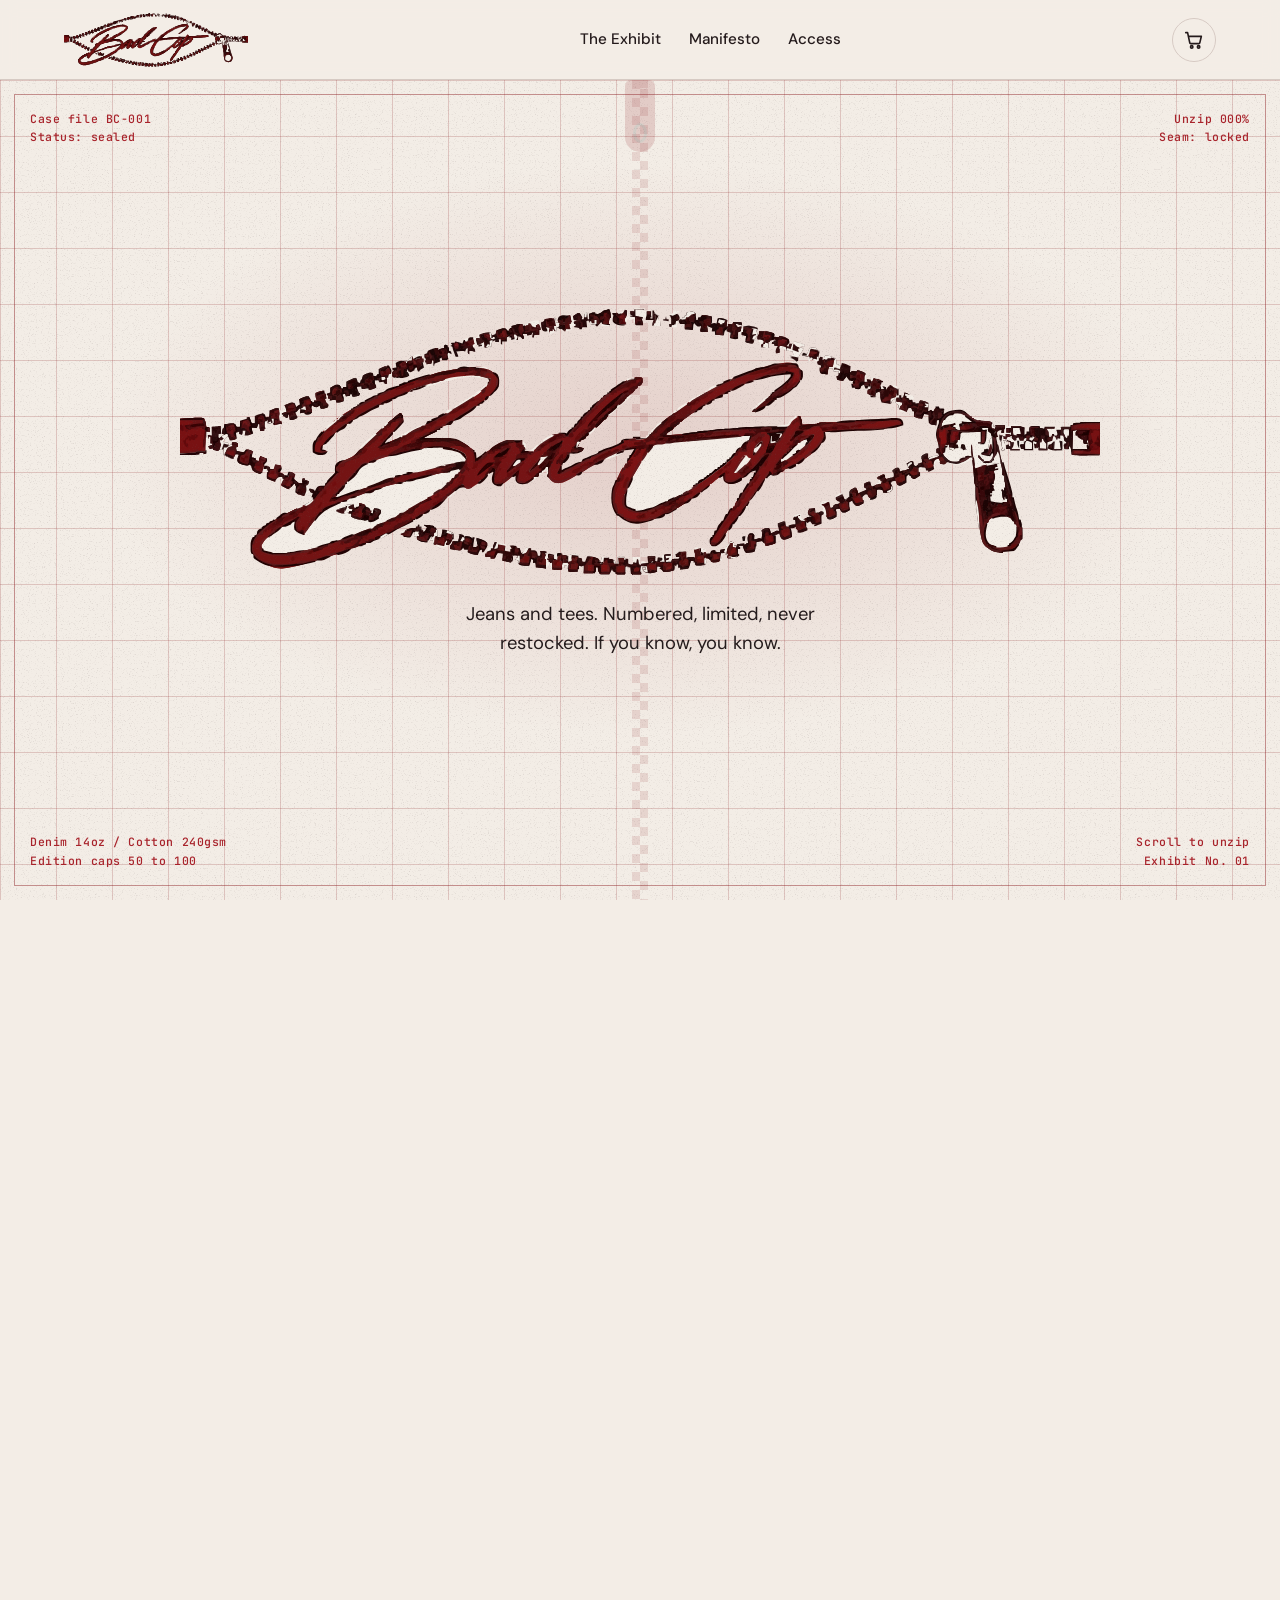
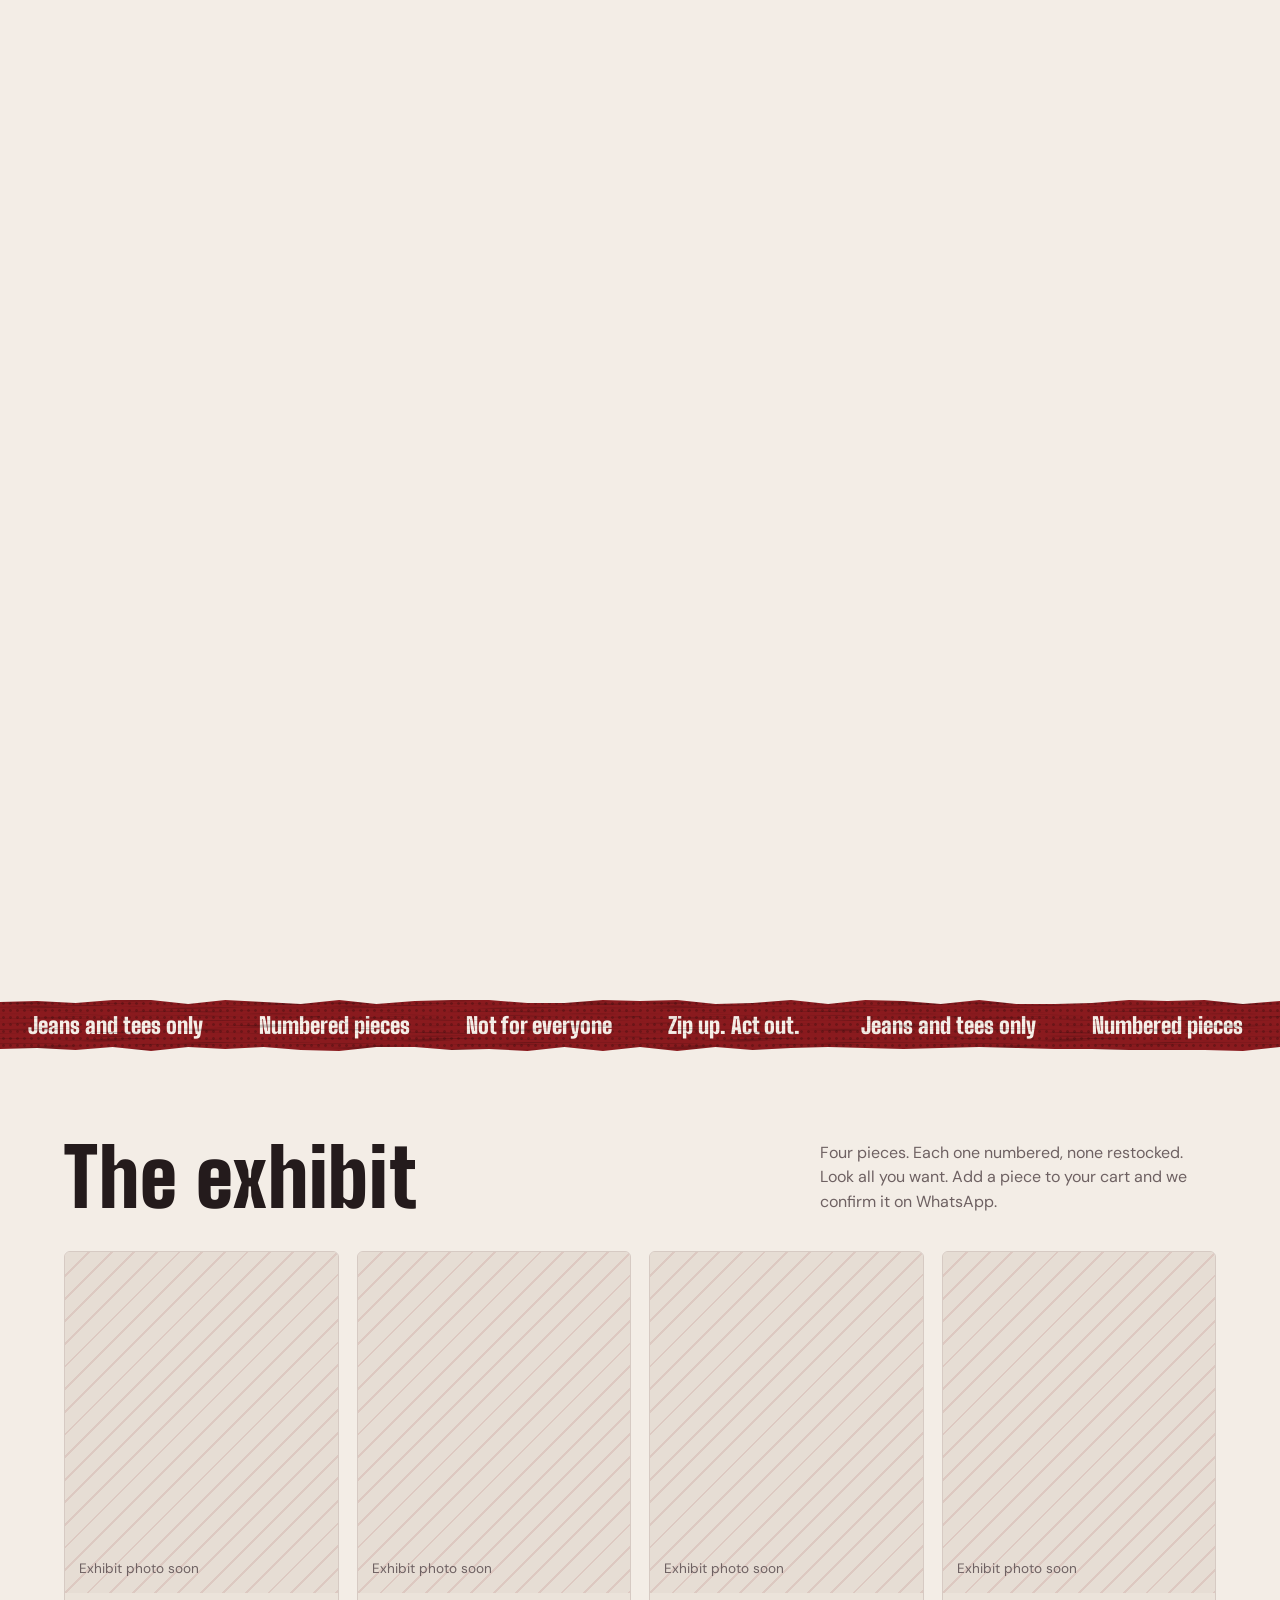
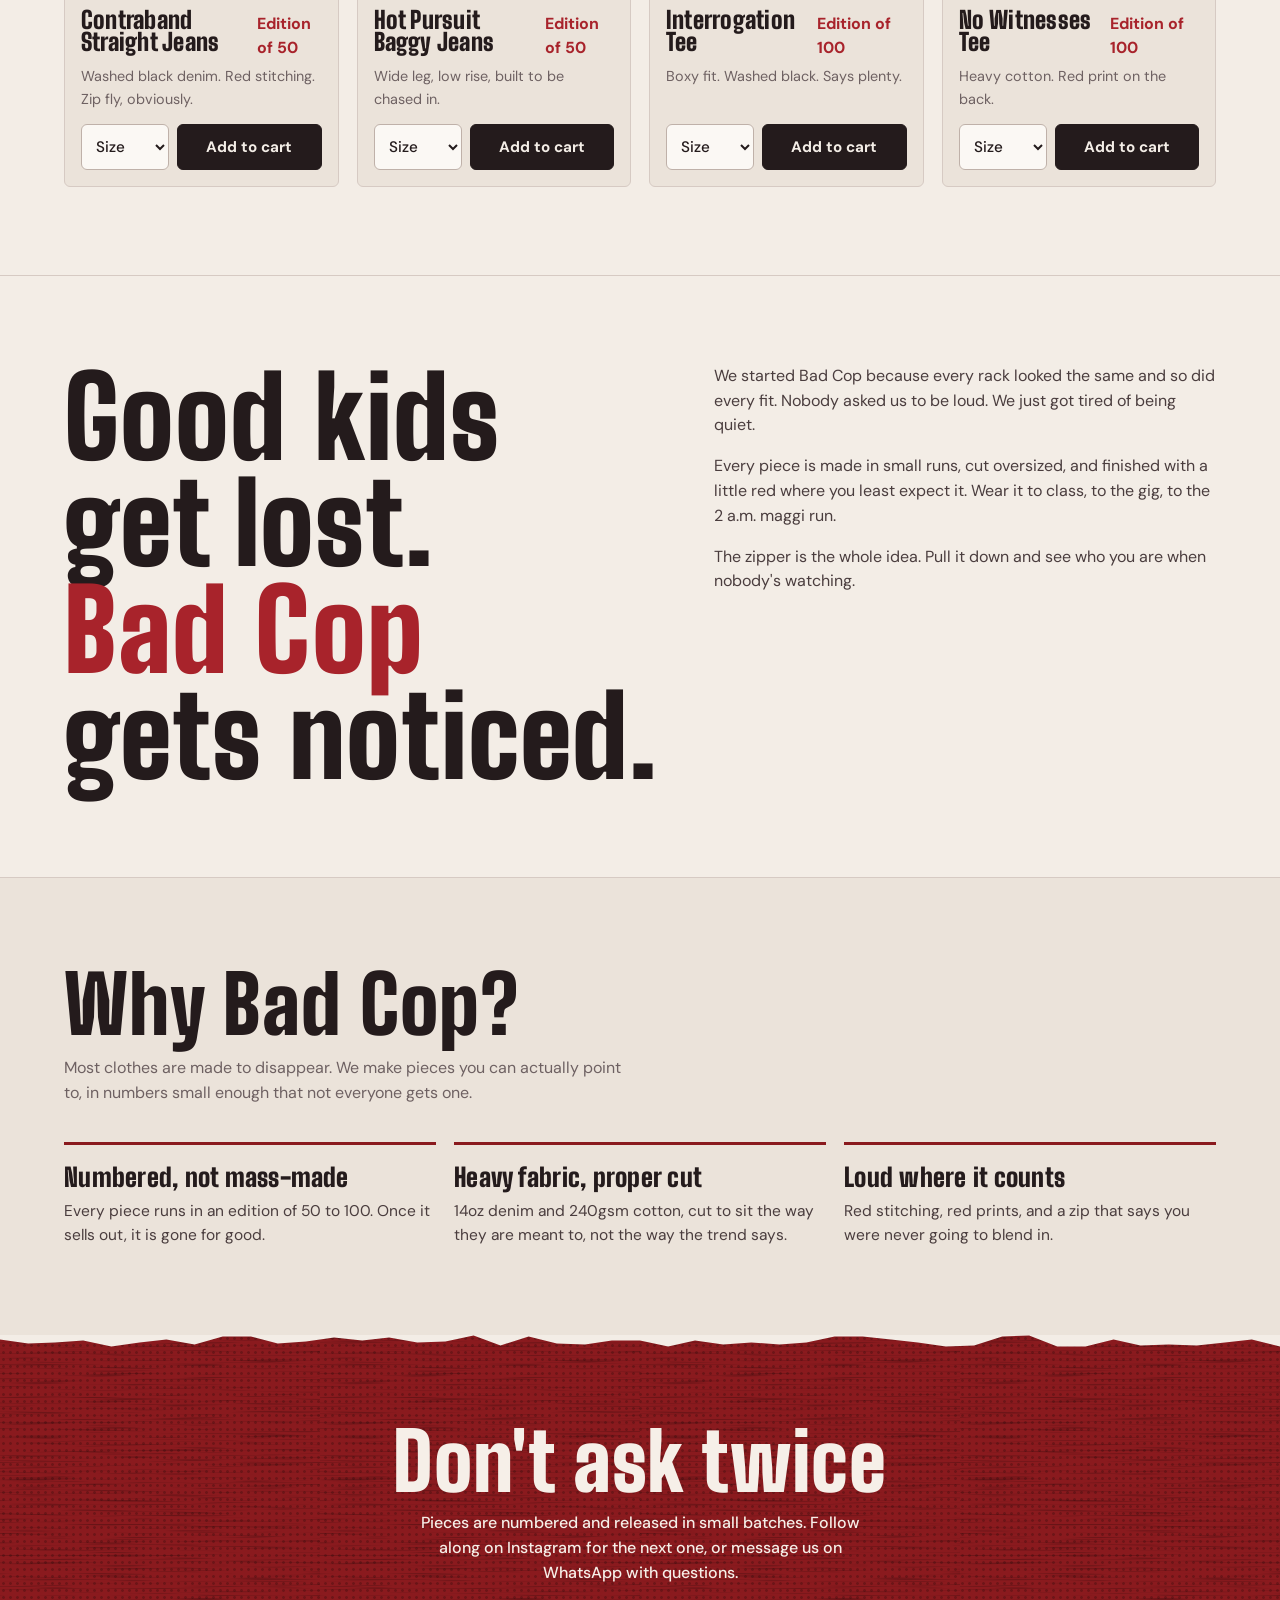
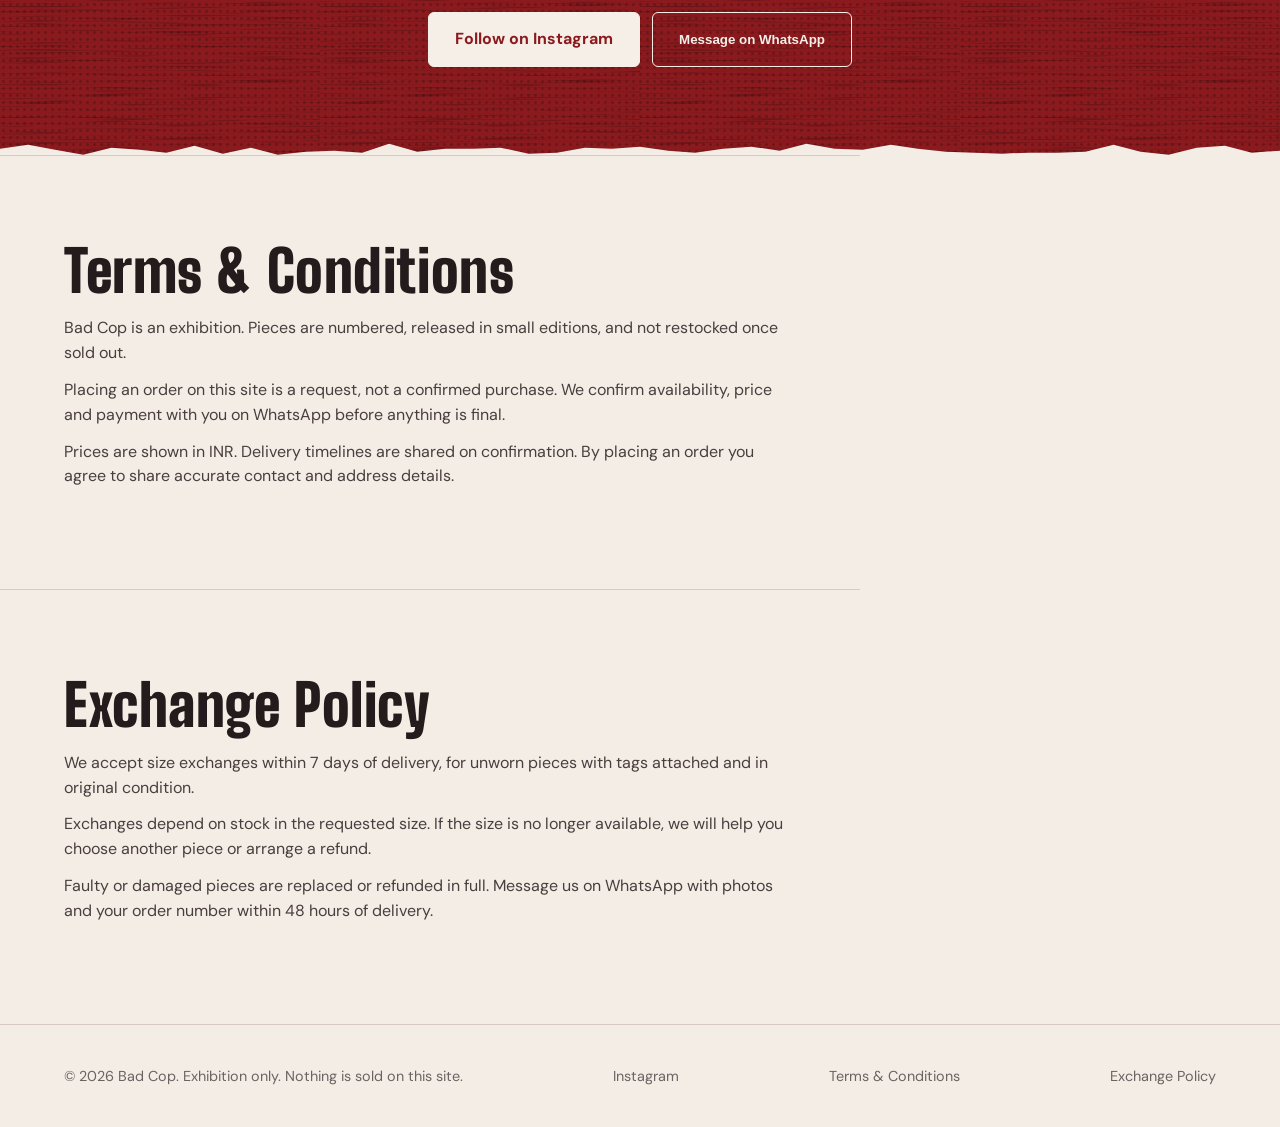
==== index.html @ c333896f "Add project files" ====
<!DOCTYPE html>
<html lang="en">
<head>
<meta charset="utf-8">
<meta name="viewport" content="width=device-width, initial-scale=1, viewport-fit=cover">
<title>Bad Cop</title>
<link rel="icon" type="image/png" sizes="64x64" href="[data-uri]">
<link rel="apple-touch-icon" href="[data-uri]">
<link rel="stylesheet" href="styles.css">
</head>
<body>

<div id="pre" aria-hidden="true">
  <div class="half l"></div><div class="half r"></div>
  <div id="pull"></div>
  <div id="pct">0%</div>
</div>

<nav>
  <a class="brand" href="#top" aria-label="Bad Cop home"><img src="[data-uri]" alt="Bad Cop"></a>
  <ul>
    <li><a href="#drop">The Exhibit</a></li>
    <li><a href="#manifesto">Manifesto</a></li>
    <li><a href="#list">Access</a></li>
  </ul>
  <a class="cart" href="#cart" aria-label="Open cart"><svg width="22" height="22" viewBox="0 0 24 24" fill="none" stroke="currentColor" stroke-width="1.8" stroke-linecap="round" stroke-linejoin="round" aria-hidden="true"><path d="M3 4h2l2.4 11.2a1 1 0 0 0 1 .8h8.9a1 1 0 0 0 1-.8L20 8H6.2"/><circle cx="9.5" cy="19.5" r="1.3"/><circle cx="17" cy="19.5" r="1.3"/></svg><span id="cc" hidden>0</span></a>
</nav>

<div class="stage" id="top"><div class="stick" id="stk">
<div class="behind"><div><h2>Four pieces.<br>No second chances.</h2><p>Exhibit open. Jeans and tees. Numbered, never restocked.</p></div></div>
<div class="hp l" id="hl"><div class="hi" id="hi">
<div class="hud tl">Case file BC-001<br>Status: sealed</div>
<div class="hud tr">Unzip <span class="pctz">000</span>%<br>Seam: locked</div>
<div class="hud bl">Denim 14oz / Cotton 240gsm<br>Edition caps 50 to 100</div>
<div class="hud br">Scroll to unzip<br>Exhibit No. 01</div>
<header class="hero">
  <img src="[data-uri]" alt="Bad Cop">
  <p>Jeans and tees. Numbered, limited, never restocked. If you know, you know.</p>
  </header>
</div></div>
<div class="hp r" id="hr"></div>
<div id="zp"></div>
</div></div>

<div class="ticker" aria-hidden="true"><div>
  <span>Jeans and tees only</span><span>Numbered pieces</span><span>Not for everyone</span><span>Zip up. Act out.</span>
  <span>Jeans and tees only</span><span>Numbered pieces</span><span>Not for everyone</span><span>Zip up. Act out.</span>
  <span>Jeans and tees only</span><span>Numbered pieces</span><span>Not for everyone</span><span>Zip up. Act out.</span>
  <span>Jeans and tees only</span><span>Numbered pieces</span><span>Not for everyone</span><span>Zip up. Act out.</span>
</div></div>

<section id="drop">
  <div class="head">
    <h2>The exhibit</h2>
    <p>Four pieces. Each one numbered, none restocked. Look all you want. Add a piece to your cart and we confirm it on WhatsApp.</p>
  </div>
  <div class="grid">
    <article class="card"><div class="ph">Exhibit photo soon</div><div class="info"><h3>Contraband Straight Jeans</h3><span>Edition of 50</span></div><div class="tag">Washed black denim. Red stitching. Zip fly, obviously.</div><div class="buy"><select aria-label="Size for Contraband Straight Jeans"><option value="">Size</option><option>28</option><option>30</option><option>32</option><option>34</option><option>36</option></select><button class="add" type="button" data-id="contraband">Add to cart</button></div></article>
    <article class="card"><div class="ph">Exhibit photo soon</div><div class="info"><h3>Hot Pursuit Baggy Jeans</h3><span>Edition of 50</span></div><div class="tag">Wide leg, low rise, built to be chased in.</div><div class="buy"><select aria-label="Size for Hot Pursuit Baggy Jeans"><option value="">Size</option><option>28</option><option>30</option><option>32</option><option>34</option><option>36</option></select><button class="add" type="button" data-id="hotpursuit">Add to cart</button></div></article>
    <article class="card"><div class="ph">Exhibit photo soon</div><div class="info"><h3>Interrogation Tee</h3><span>Edition of 100</span></div><div class="tag">Boxy fit. Washed black. Says plenty.</div><div class="buy"><select aria-label="Size for Interrogation Tee"><option value="">Size</option><option>S</option><option>M</option><option>L</option><option>XL</option><option>XXL</option></select><button class="add" type="button" data-id="interrogation">Add to cart</button></div></article>
    <article class="card"><div class="ph">Exhibit photo soon</div><div class="info"><h3>No Witnesses Tee</h3><span>Edition of 100</span></div><div class="tag">Heavy cotton. Red print on the back.</div><div class="buy"><select aria-label="Size for No Witnesses Tee"><option value="">Size</option><option>S</option><option>M</option><option>L</option><option>XL</option><option>XXL</option></select><button class="add" type="button" data-id="nowitnesses">Add to cart</button></div></article>
  </div>
</section>

<section class="mani" id="manifesto">
  <h2>Good kids<br>get lost.<br><em>Bad Cop</em><br>gets noticed.</h2>
  <div>
    <p>We started Bad Cop because every rack looked the same and so did every fit. Nobody asked us to be loud. We just got tired of being quiet.</p>
    <p>Every piece is made in small runs, cut oversized, and finished with a little red where you least expect it. Wear it to class, to the gig, to the 2 a.m. maggi run.</p>
    <p>The zipper is the whole idea. Pull it down and see who you are when nobody's watching.</p>
  </div>
</section>

<section class="why" id="why">
  <h2>Why Bad Cop?</h2>
  <p>Most clothes are made to disappear. We make pieces you can actually point to, in numbers small enough that not everyone gets one.</p>
  <div class="why-grid">
    <div class="why-item"><h3>Numbered, not mass-made</h3><p>Every piece runs in an edition of 50 to 100. Once it sells out, it is gone for good.</p></div>
    <div class="why-item"><h3>Heavy fabric, proper cut</h3><p>14oz denim and 240gsm cotton, cut to sit the way they are meant to, not the way the trend says.</p></div>
    <div class="why-item"><h3>Loud where it counts</h3><p>Red stitching, red prints, and a zip that says you were never going to blend in.</p></div>
  </div>
</section>

<section class="sign" id="list">
  <h2>Don't ask twice</h2>
  <p>Pieces are numbered and released in small batches. Follow along on Instagram for the next one, or message us on WhatsApp with questions.</p>
  <div class="btns">
    <a class="btn fill" href="https://instagram.com/badcop.inc?dlrf=dTNnaXNleTFiaDEz" target="_blank" rel="noopener">Follow on Instagram</a>
    <button class="btn wa" type="button" data-item="a piece from the Bad Cop exhibit">Message on WhatsApp</button>
  </div>
</section>

<main id="cartpage"><div class="cp">
  <a class="back" href="#drop">Back to the Exhibit</a>
  <h1>Your cart</h1>
  <div id="cartempty">Nothing in here yet. <a href="#drop" class="ul">See the Exhibit</a>.</div>
  <div id="cartbody">
    <div id="cartlist"></div>
    <div id="total" class="mono"></div>
    <h2 class="fh">Delivery details</h2>
    <form id="orderform"><div class="fgrid">
      <div><label for="f-name">Full name</label><input id="f-name" name="name" required autocomplete="name"></div>
      <div><label for="f-phone">Phone (WhatsApp)</label><input id="f-phone" name="phone" type="tel" required pattern="[+0-9][0-9 ]{8,15}" inputmode="tel" autocomplete="tel"></div>
      <div class="full"><label for="f-email">Email (optional)</label><input id="f-email" name="email" type="email" autocomplete="email"></div>
      <div class="full"><label for="f-l1">Address</label><input id="f-l1" name="line1" required autocomplete="address-line1"></div>
      <div class="full"><label for="f-l2">Apartment or landmark (optional)</label><input id="f-l2" name="line2" autocomplete="address-line2"></div>
      <div><label for="f-city">City</label><input id="f-city" name="city" required autocomplete="address-level2"></div>
      <div><label for="f-state">State</label><input id="f-state" name="state" required autocomplete="address-level1"></div>
      <div><label for="f-pin">PIN code</label><input id="f-pin" name="pincode" required pattern="[0-9]{6}" inputmode="numeric" autocomplete="postal-code"></div>
      <div class="full"><label for="f-notes">Notes (optional)</label><textarea id="f-notes" name="notes" rows="3"></textarea></div>
    </div>
    <button class="btn fill place" type="button">Place order</button>
    <p class="note">No payment is taken on this page. We confirm availability and payment on WhatsApp.</p></form>
  </div>
  <div id="done"><p class="mono">Ref <span class="oid"></span></p><h2 class="fh">Order request received</h2><p class="note">Confirm on WhatsApp after payment.</p>
    <div class="btns"><button class="btn fill" id="wabtn" type="button">Confirm on WhatsApp</button><a class="btn" href="#drop">Back to the Exhibit</a></div></div>
</div></main>

<section class="legal" id="terms">
  <h2>Terms &amp; Conditions</h2>
  <p>Bad Cop is an exhibition. Pieces are numbered, released in small editions, and not restocked once sold out.</p>
  <p>Placing an order on this site is a request, not a confirmed purchase. We confirm availability, price and payment with you on WhatsApp before anything is final.</p>
  <p>Prices are shown in INR. Delivery timelines are shared on confirmation. By placing an order you agree to share accurate contact and address details.</p>
</section>

<section class="legal" id="exchange">
  <h2>Exchange Policy</h2>
  <p>We accept size exchanges within 7 days of delivery, for unworn pieces with tags attached and in original condition.</p>
  <p>Exchanges depend on stock in the requested size. If the size is no longer available, we will help you choose another piece or arrange a refund.</p>
  <p>Faulty or damaged pieces are replaced or refunded in full. Message us on WhatsApp with photos and your order number within 48 hours of delivery.</p>
</section>

<footer>
  <span>&copy; 2026 Bad Cop. Exhibition only. Nothing is sold on this site.</span>
  <span><a href="https://instagram.com/badcop.inc?dlrf=dTNnaXNleTFiaDEz" target="_blank" rel="noopener">Instagram</a></span>
  <span><a href="#terms">Terms &amp; Conditions</a></span>
  <span><a href="#exchange">Exchange Policy</a></span>
  <div id="toast" role="status"></div>
</footer>

<script src="app.js"></script>
</body>
</html>
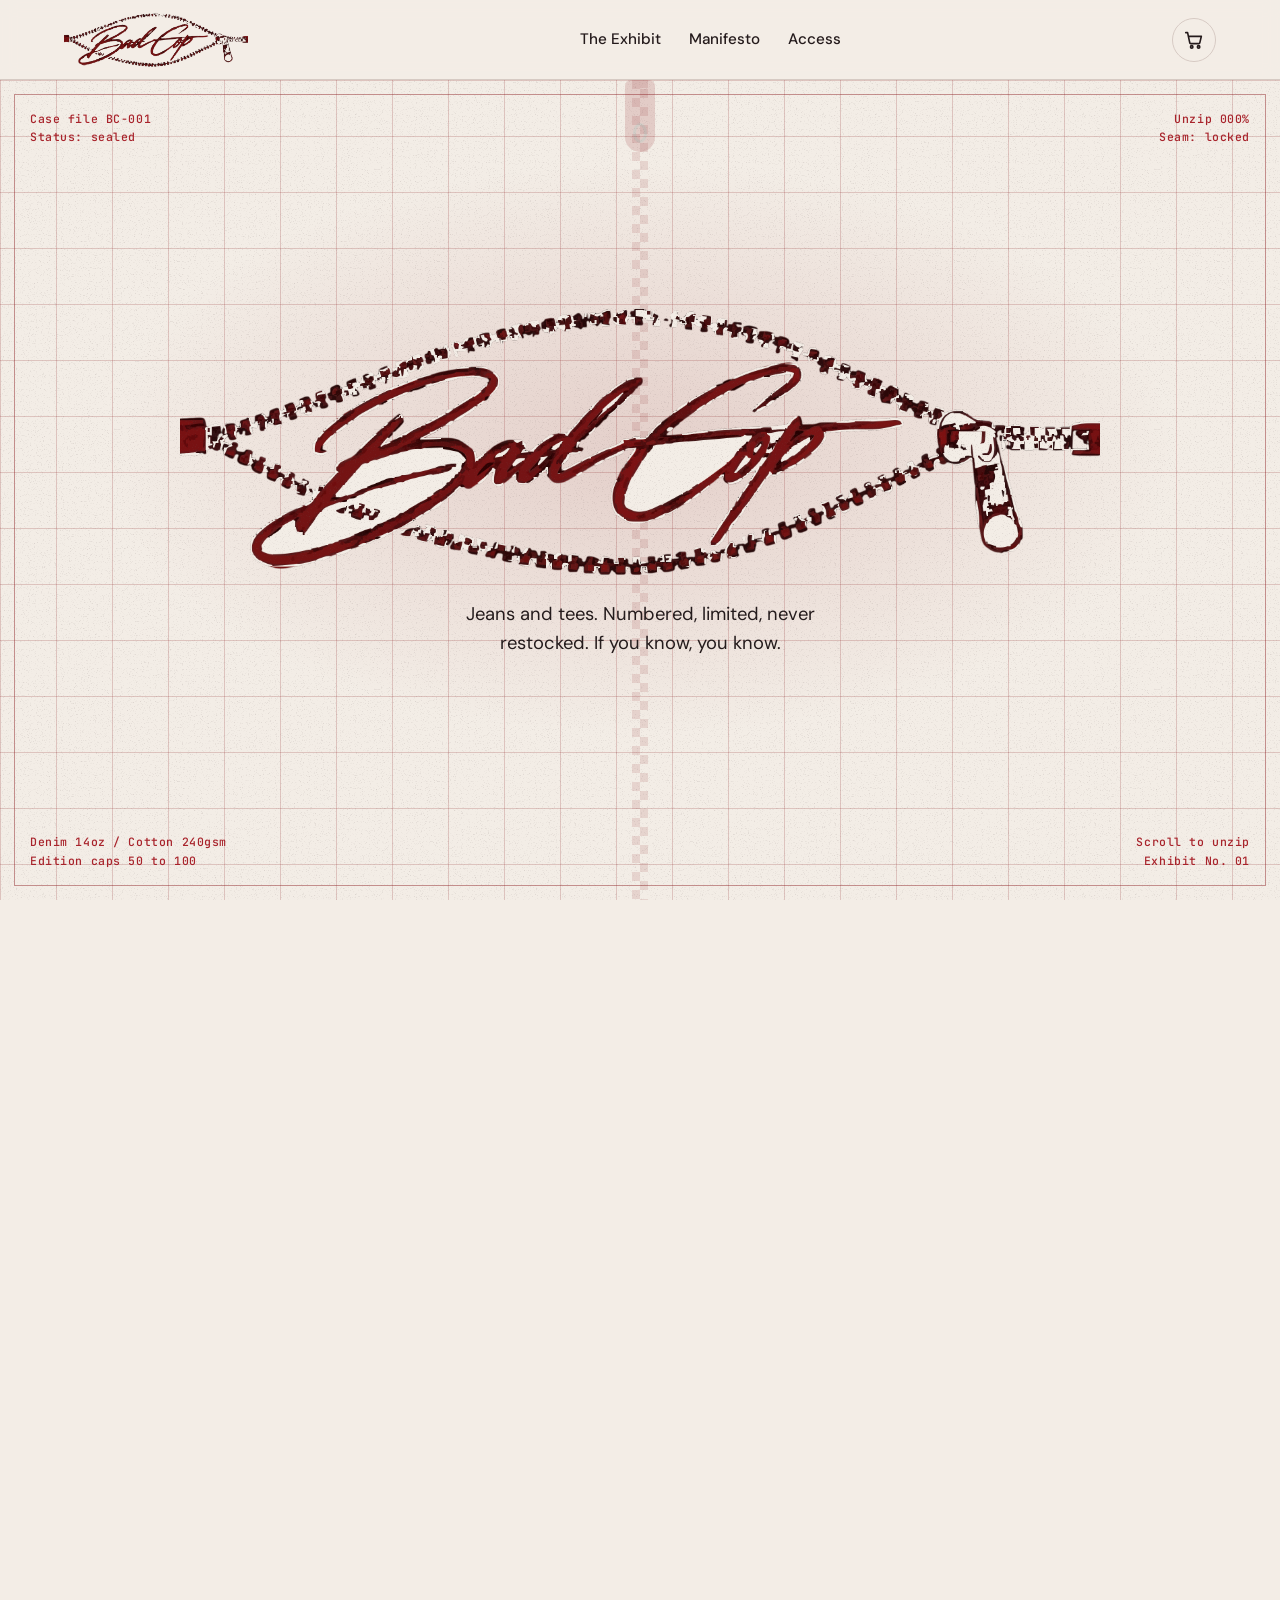
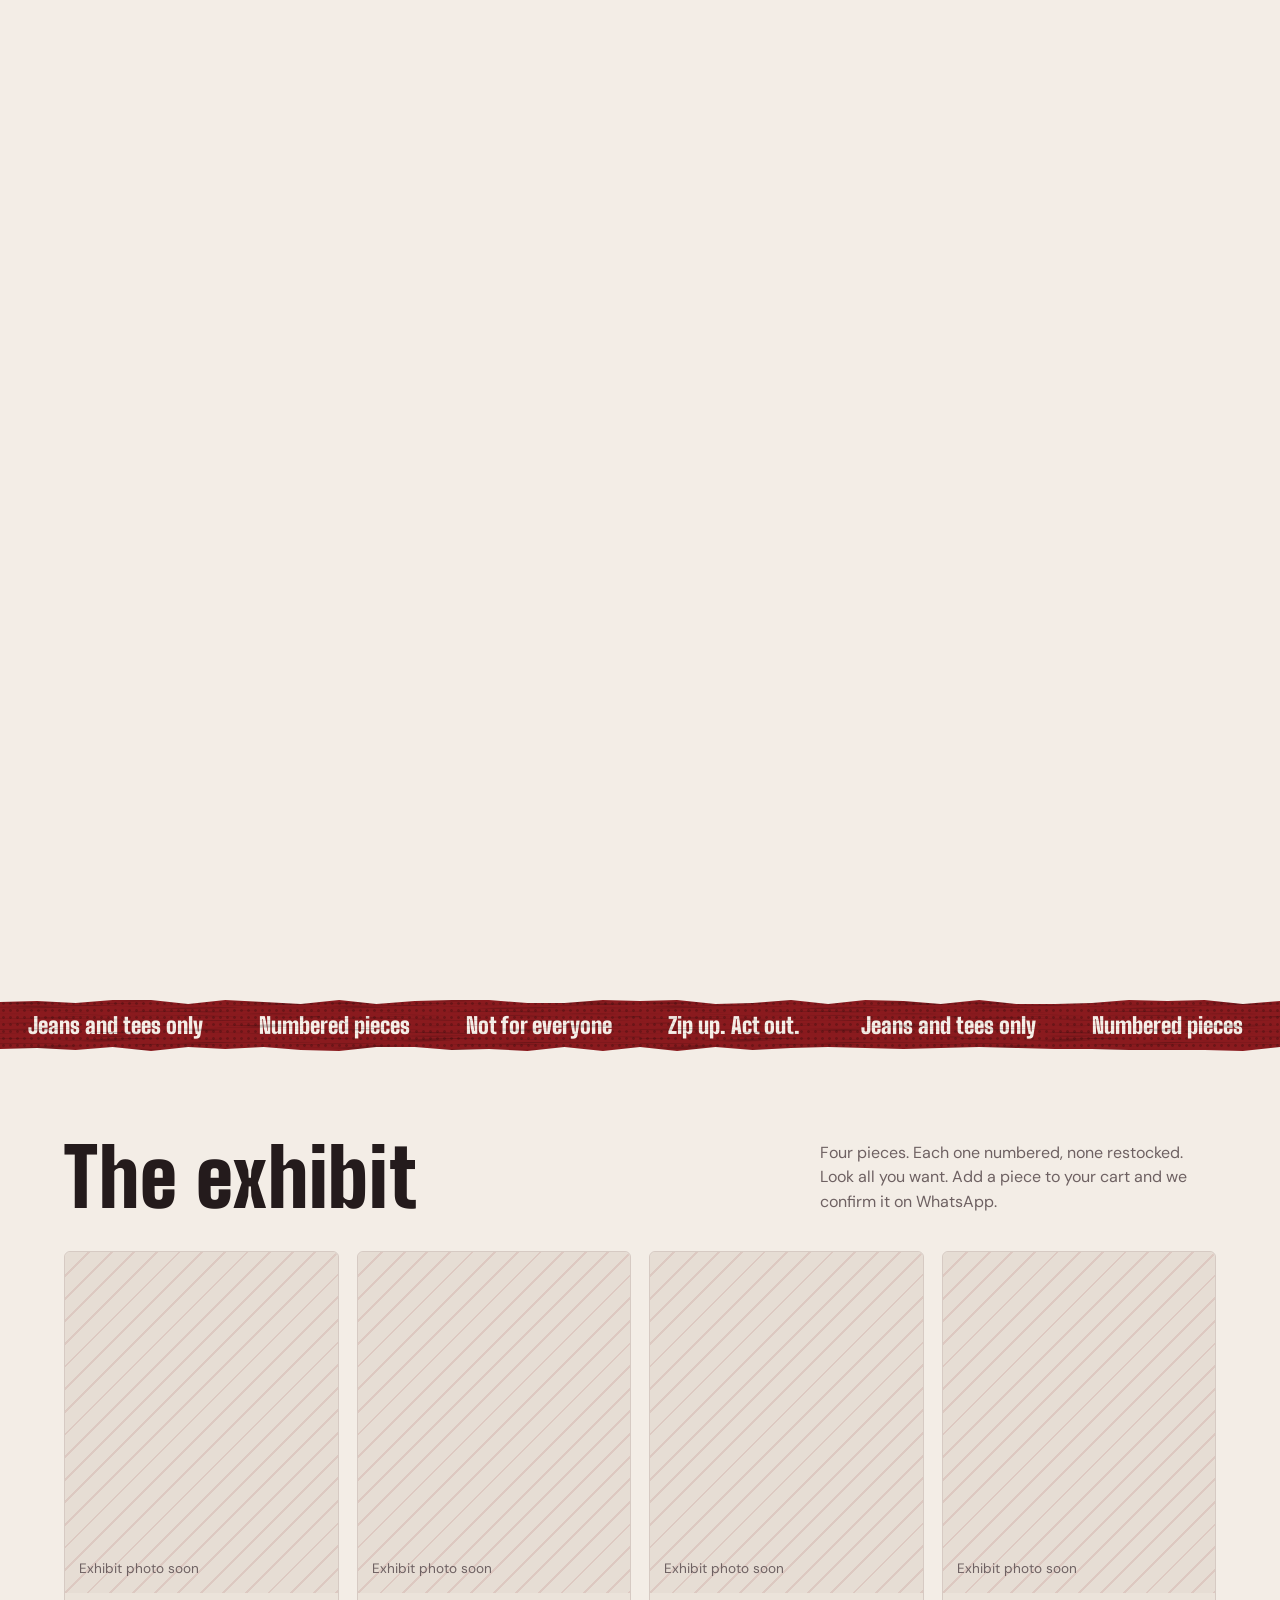
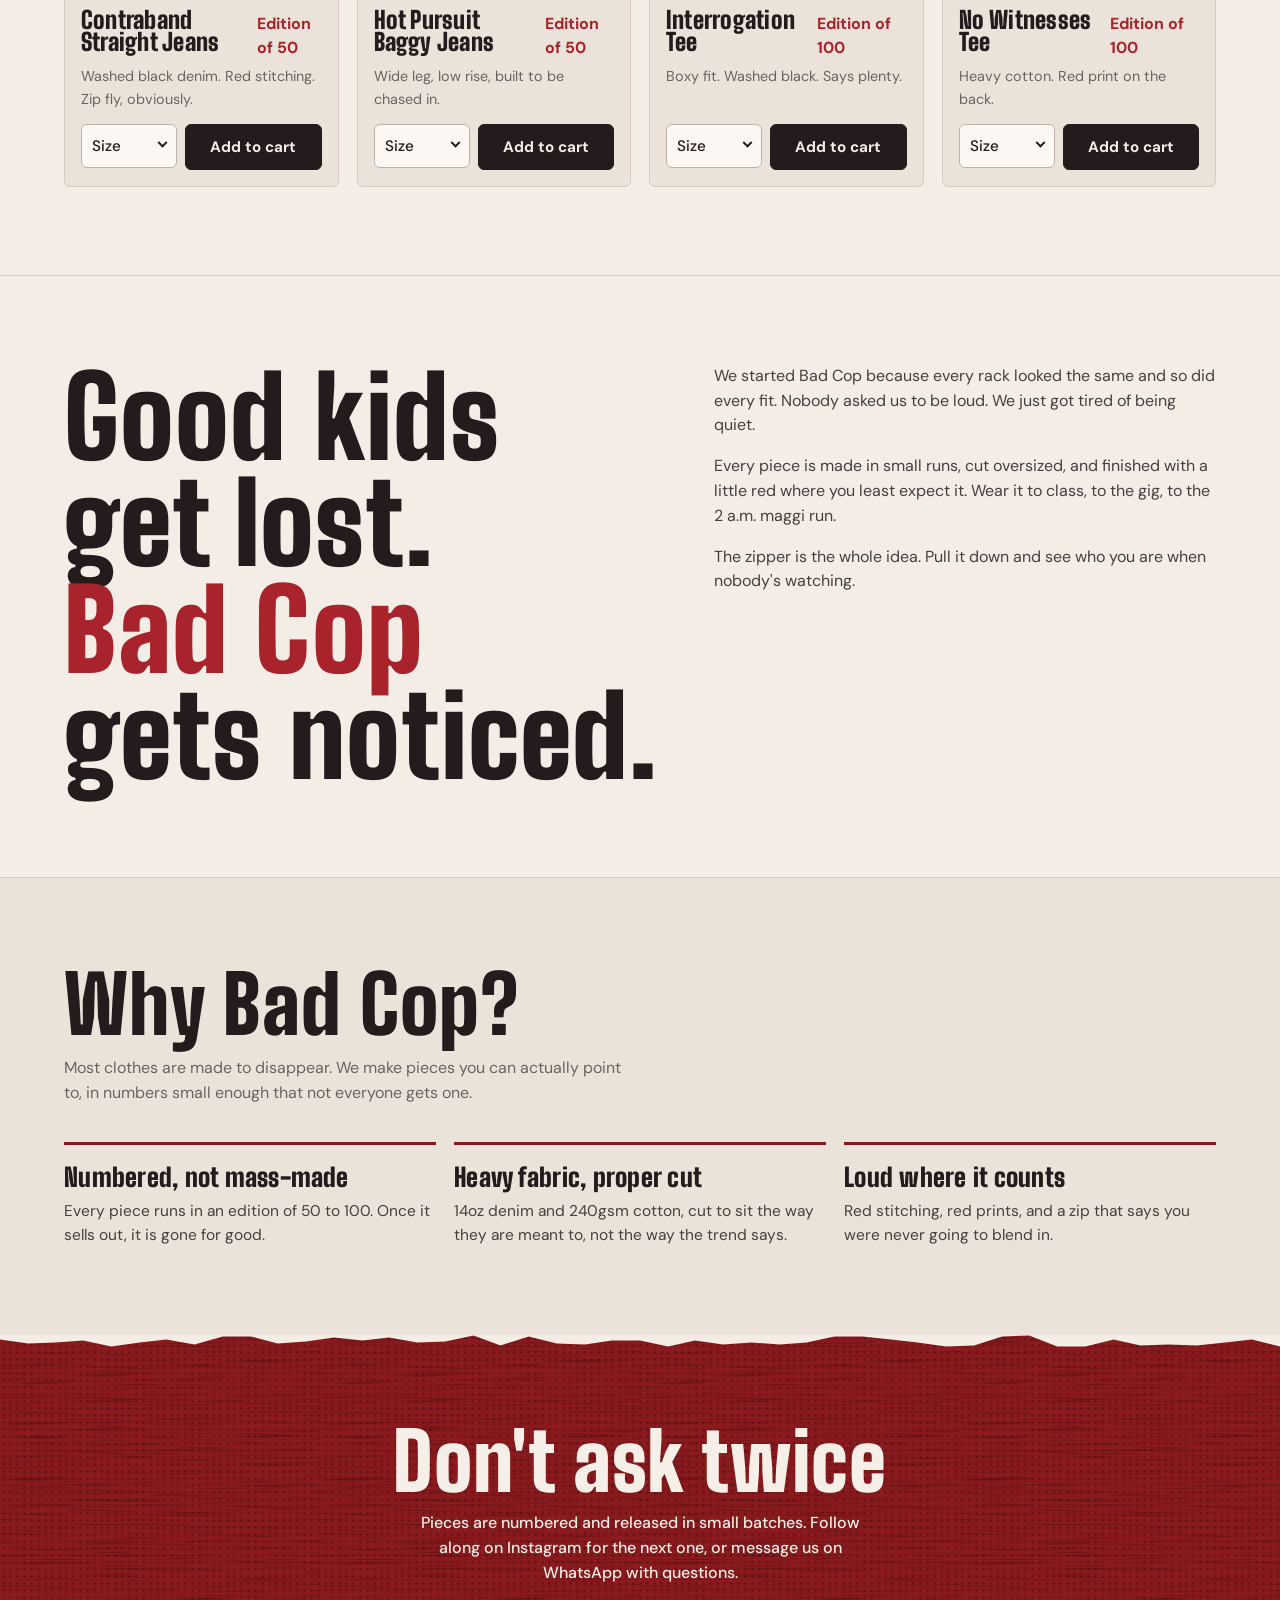
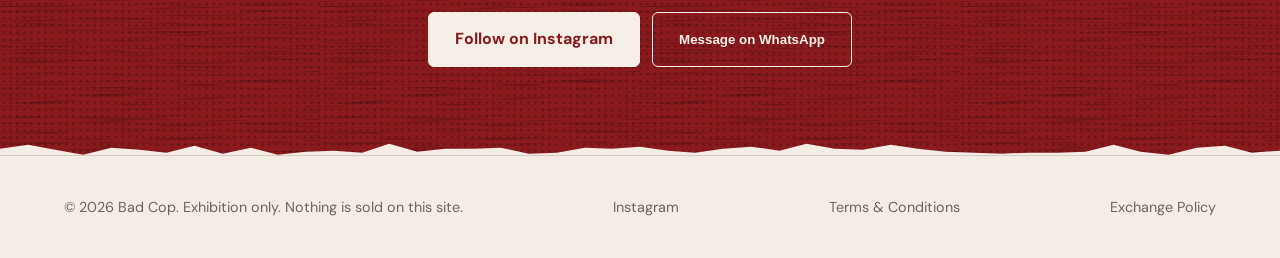
==== commit bbe3fd78: "updated version" ====
--- a/index.html
+++ b/index.html
@@ -4,8 +4,8 @@
 <meta charset="utf-8">
 <meta name="viewport" content="width=device-width, initial-scale=1, viewport-fit=cover">
 <title>Bad Cop</title>
-<link rel="icon" type="image/png" sizes="64x64" href="[data-uri]">
-<link rel="apple-touch-icon" href="[data-uri]">
+<link rel="icon" type="image/png" sizes="64x64" href="favicon.png">
+<link rel="apple-touch-icon" href="apple-touch-icon.png">
 <link rel="stylesheet" href="styles.css">
 </head>
 <body>
@@ -17,13 +17,13 @@
 </div>
 
 <nav>
-  <a class="brand" href="#top" aria-label="Bad Cop home"><img src="[data-uri]" alt="Bad Cop"></a>
+  <a class="brand" href="#top" aria-label="Bad Cop home"><img src="logo.png" alt="Bad Cop"></a>
   <ul>
     <li><a href="#drop">The Exhibit</a></li>
     <li><a href="#manifesto">Manifesto</a></li>
     <li><a href="#list">Access</a></li>
   </ul>
-  <a class="cart" href="#cart" aria-label="Open cart"><svg width="22" height="22" viewBox="0 0 24 24" fill="none" stroke="currentColor" stroke-width="1.8" stroke-linecap="round" stroke-linejoin="round" aria-hidden="true"><path d="M3 4h2l2.4 11.2a1 1 0 0 0 1 .8h8.9a1 1 0 0 0 1-.8L20 8H6.2"/><circle cx="9.5" cy="19.5" r="1.3"/><circle cx="17" cy="19.5" r="1.3"/></svg><span id="cc" hidden>0</span></a>
+  <a class="cart" href="cart.html" aria-label="Open cart"><svg width="22" height="22" viewBox="0 0 24 24" fill="none" stroke="currentColor" stroke-width="1.8" stroke-linecap="round" stroke-linejoin="round" aria-hidden="true"><path d="M3 4h2l2.4 11.2a1 1 0 0 0 1 .8h8.9a1 1 0 0 0 1-.8L20 8H6.2"/><circle cx="9.5" cy="19.5" r="1.3"/><circle cx="17" cy="19.5" r="1.3"/></svg><span id="cc" hidden>0</span></a>
 </nav>
 
 <div class="stage" id="top"><div class="stick" id="stk">
@@ -34,7 +34,7 @@
 <div class="hud bl">Denim 14oz / Cotton 240gsm<br>Edition caps 50 to 100</div>
 <div class="hud br">Scroll to unzip<br>Exhibit No. 01</div>
 <header class="hero">
-  <img src="[data-uri]